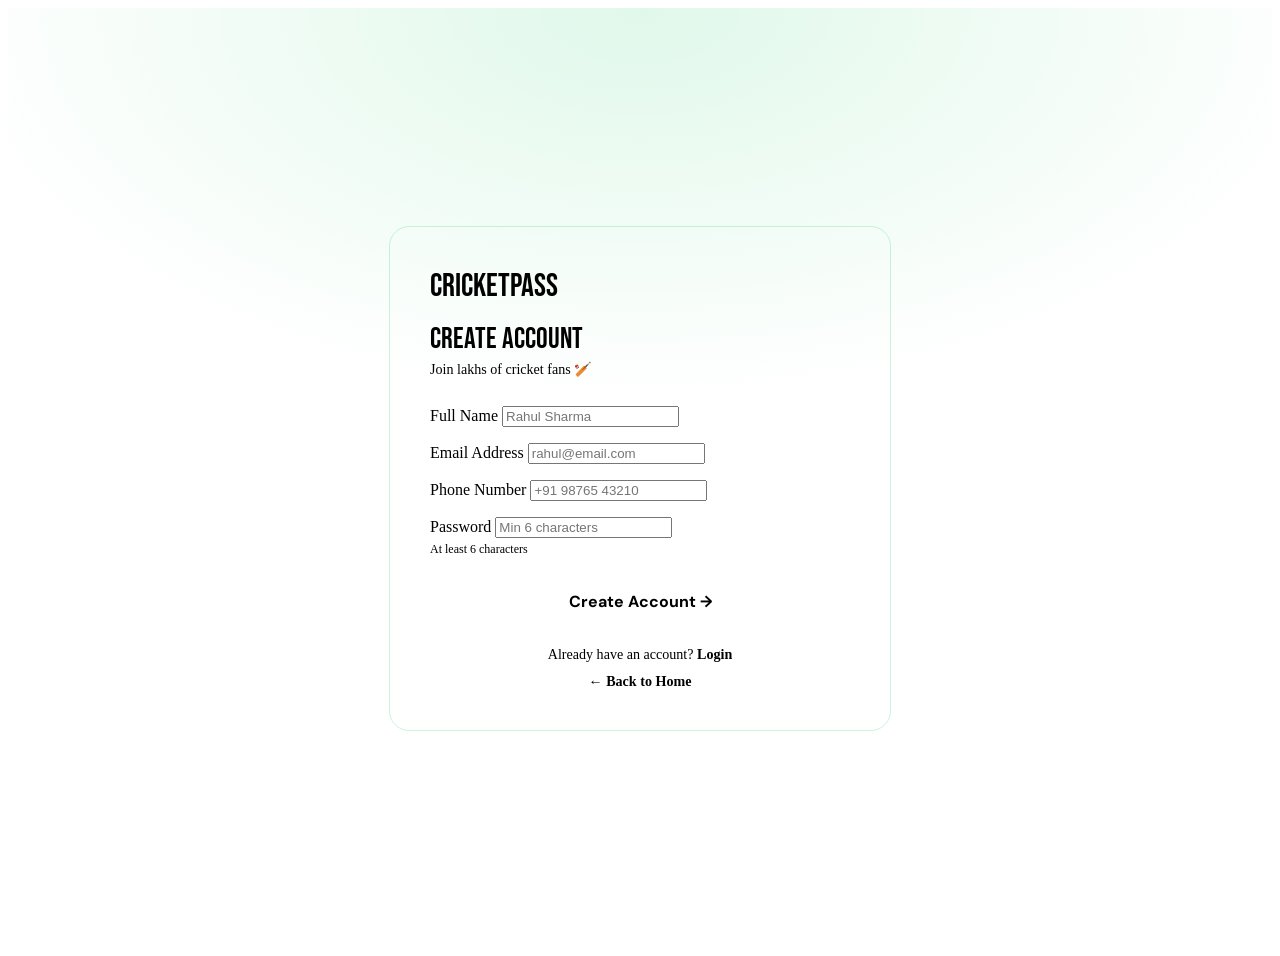
==== templates/register.html @ 91bca9a2 "CricketPass initial commit" ====
<!DOCTYPE html>
<html lang="en">
<head>
  <meta charset="UTF-8"/>
  <meta name="viewport" content="width=device-width, initial-scale=1.0"/>
  <title>Register – CricketPass</title>
  <link href="https://fonts.googleapis.com/css2?family=Bebas+Neue&family=DM+Sans:wght@400;500;700&display=swap" rel="stylesheet"/>
  <link rel="stylesheet" href="{{ url_for('static', filename='css/style.css') }}"/>
  <style>
    .auth-page { min-height: 100vh; display: flex; align-items: center; justify-content: center; padding: 20px; background: radial-gradient(ellipse 80% 60% at 50% 0%, rgba(0,200,83,0.12) 0%, transparent 70%); }
    .auth-box { background: var(--card); border: 1px solid rgba(0,200,83,0.2); border-radius: 20px; padding: 40px; width: 100%; max-width: 420px; }
    .auth-logo { font-family: 'Bebas Neue', cursive; font-size: 2rem; color: var(--green); margin-bottom: 6px; }
    .auth-logo span { color: var(--accent); }
    .auth-title { font-family: 'Bebas Neue', cursive; font-size: 1.8rem; margin: 16px 0 4px; }
    .auth-sub { color: var(--muted); font-size: 0.88rem; margin-bottom: 28px; }
    .form-group { margin-bottom: 16px; }
    .error-msg { background: rgba(255,61,87,0.1); border: 1px solid rgba(255,61,87,0.3); color: var(--red); padding: 10px 14px; border-radius: 10px; font-size: 0.85rem; margin-bottom: 16px; display: none; }
    .success-msg { background: rgba(0,200,83,0.1); border: 1px solid rgba(0,200,83,0.3); color: var(--green); padding: 10px 14px; border-radius: 10px; font-size: 0.85rem; margin-bottom: 16px; display: none; }
    .auth-btn { width: 100%; background: var(--green); color: #000; font-weight: 700; border: none; padding: 14px; border-radius: 10px; cursor: pointer; font-size: 1rem; font-family: 'DM Sans', sans-serif; transition: background 0.2s; margin-top: 4px; }
    .auth-btn:hover { background: var(--dark-green); color: #fff; }
    .auth-link { text-align: center; margin-top: 20px; color: var(--muted); font-size: 0.88rem; }
    .auth-link a { color: var(--green); text-decoration: none; font-weight: 600; }
    .password-hint { font-size: 0.75rem; color: var(--muted); margin-top: 4px; }
  </style>
</head>
<body>
<div class="auth-page">
  <div class="auth-box">
    <div class="auth-logo">Cricket<span>Pass</span></div>
    <div class="auth-title">Create Account</div>
    <div class="auth-sub">Join lakhs of cricket fans 🏏</div>

    <div class="error-msg"   id="errorMsg"></div>
    <div class="success-msg" id="successMsg"></div>

    <div class="form-group">
      <label>Full Name</label>
      <input type="text" id="regName" placeholder="Rahul Sharma"/>
    </div>
    <div class="form-group">
      <label>Email Address</label>
      <input type="email" id="regEmail" placeholder="rahul@email.com"/>
    </div>
    <div class="form-group">
      <label>Phone Number</label>
      <input type="tel" id="regPhone" placeholder="+91 98765 43210"/>
    </div>
    <div class="form-group">
      <label>Password</label>
      <input type="password" id="regPassword" placeholder="Min 6 characters"/>
      <div class="password-hint">At least 6 characters</div>
    </div>

    <button class="auth-btn" onclick="doRegister()" id="regBtn">Create Account →</button>

    <div class="auth-link">
      Already have an account? <a href="/login">Login</a>
    </div>
    <div class="auth-link" style="margin-top:10px;">
      <a href="/">← Back to Home</a>
    </div>
  </div>
</div>

<script>
async function doRegister() {
  const name     = document.getElementById('regName').value.trim();
  const email    = document.getElementById('regEmail').value.trim();
  const phone    = document.getElementById('regPhone').value.trim();
  const password = document.getElementById('regPassword').value;
  const btn      = document.getElementById('regBtn');

  if (!name || !email || !password) {
    showError('Please fill all required fields!'); return;
  }
  if (password.length < 6) {
    showError('Password at least 6 characters hava!'); return;
  }

  btn.textContent = 'Creating account...';
  btn.disabled = true;

  const res    = await fetch('/api/register', {
    method: 'POST',
    headers: { 'Content-Type': 'application/json' },
    body: JSON.stringify({ name, email, phone, password })
  });
  const result = await res.json();

  if (result.success) {
    document.getElementById('errorMsg').style.display = 'none';
    const el = document.getElementById('successMsg');
    el.textContent = '✅ Account created! Redirecting to login...';
    el.style.display = 'block';
    setTimeout(() => window.location.href = '/login', 1500);
  } else {
    showError(result.message || 'Registration failed!');
    btn.textContent = 'Create Account →';
    btn.disabled = false;
  }
}

function showError(msg) {
  const el = document.getElementById('errorMsg');
  el.textContent = '⚠️ ' + msg;
  el.style.display = 'block';
}
</script>
</body>
</html>
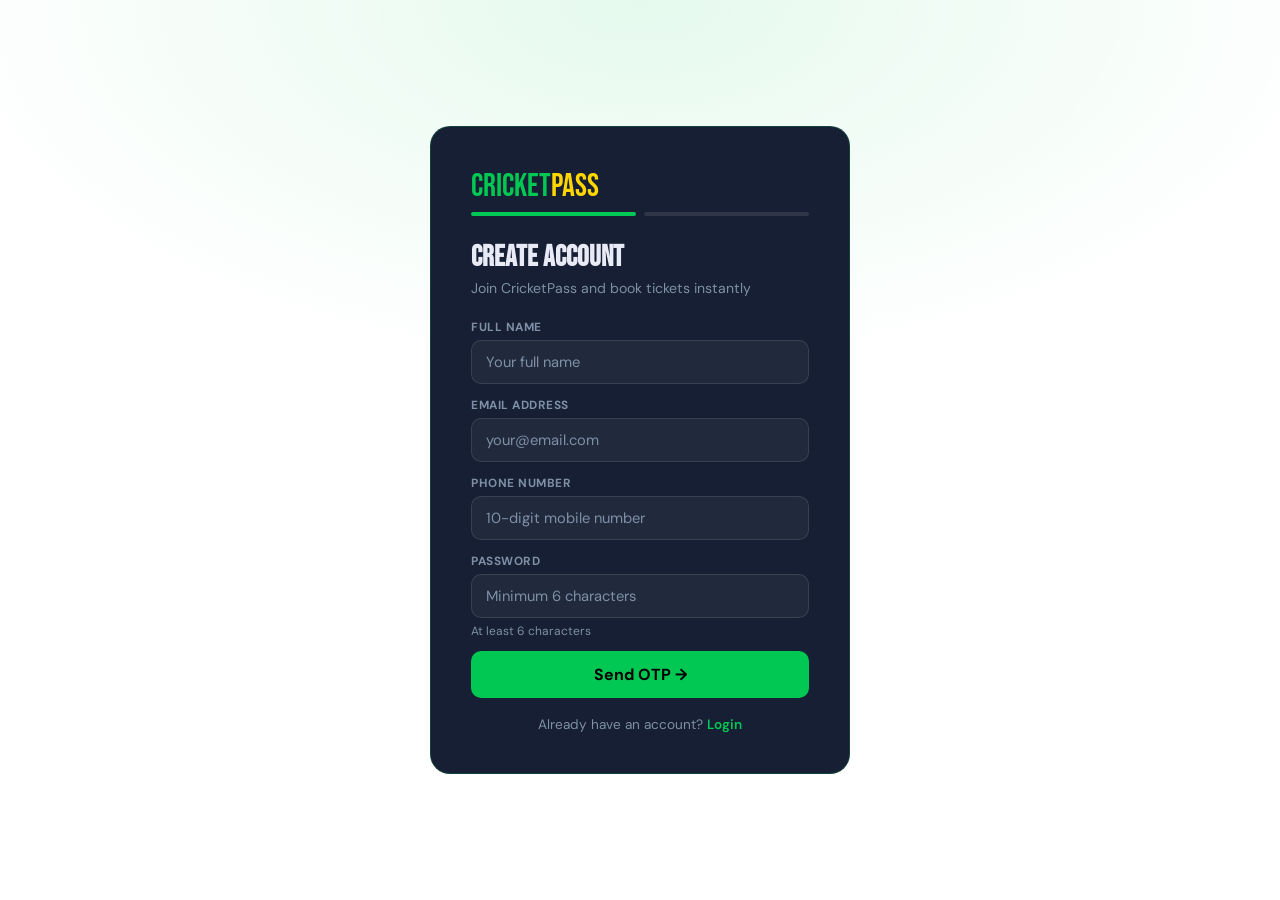
==== commit 95ca6af3: "Added user dashboard, booking status change, OTP verification" ====
--- a/templates/register.html
+++ b/templates/register.html
@@ -5,106 +5,270 @@
   <meta name="viewport" content="width=device-width, initial-scale=1.0"/>
   <title>Register – CricketPass</title>
   <link href="https://fonts.googleapis.com/css2?family=Bebas+Neue&family=DM+Sans:wght@400;500;700&display=swap" rel="stylesheet"/>
-  <link rel="stylesheet" href="{{ url_for('static', filename='css/style.css') }}"/>
   <style>
-    .auth-page { min-height: 100vh; display: flex; align-items: center; justify-content: center; padding: 20px; background: radial-gradient(ellipse 80% 60% at 50% 0%, rgba(0,200,83,0.12) 0%, transparent 70%); }
-    .auth-box { background: var(--card); border: 1px solid rgba(0,200,83,0.2); border-radius: 20px; padding: 40px; width: 100%; max-width: 420px; }
-    .auth-logo { font-family: 'Bebas Neue', cursive; font-size: 2rem; color: var(--green); margin-bottom: 6px; }
-    .auth-logo span { color: var(--accent); }
-    .auth-title { font-family: 'Bebas Neue', cursive; font-size: 1.8rem; margin: 16px 0 4px; }
-    .auth-sub { color: var(--muted); font-size: 0.88rem; margin-bottom: 28px; }
-    .form-group { margin-bottom: 16px; }
-    .error-msg { background: rgba(255,61,87,0.1); border: 1px solid rgba(255,61,87,0.3); color: var(--red); padding: 10px 14px; border-radius: 10px; font-size: 0.85rem; margin-bottom: 16px; display: none; }
-    .success-msg { background: rgba(0,200,83,0.1); border: 1px solid rgba(0,200,83,0.3); color: var(--green); padding: 10px 14px; border-radius: 10px; font-size: 0.85rem; margin-bottom: 16px; display: none; }
-    .auth-btn { width: 100%; background: var(--green); color: #000; font-weight: 700; border: none; padding: 14px; border-radius: 10px; cursor: pointer; font-size: 1rem; font-family: 'DM Sans', sans-serif; transition: background 0.2s; margin-top: 4px; }
-    .auth-btn:hover { background: var(--dark-green); color: #fff; }
-    .auth-link { text-align: center; margin-top: 20px; color: var(--muted); font-size: 0.88rem; }
-    .auth-link a { color: var(--green); text-decoration: none; font-weight: 600; }
-    .password-hint { font-size: 0.75rem; color: var(--muted); margin-top: 4px; }
+    :root { --green:#00C853; --navy:#0a0f1e; --card:#161f33; --accent:#FFD600; --text:#e8eaf6; --muted:#7e8fa6; --red:#FF3D57; }
+    * { box-sizing:border-box; margin:0; padding:0; }
+    body { background:var(--navy); color:var(--text); font-family:'DM Sans',sans-serif; min-height:100vh; display:flex; align-items:center; justify-content:center; padding:20px; background:radial-gradient(ellipse 80% 60% at 50% 0%, rgba(0,200,83,0.1) 0%, transparent 70%); }
+    .box { background:var(--card); border:1px solid rgba(0,200,83,0.2); border-radius:20px; padding:40px; width:100%; max-width:420px; }
+    .logo { font-family:'Bebas Neue',cursive; font-size:2rem; color:var(--green); margin-bottom:6px; }
+    .logo span { color:var(--accent); }
+    h2 { font-family:'Bebas Neue',cursive; font-size:1.8rem; margin-bottom:4px; }
+    p.sub { color:var(--muted); font-size:0.88rem; margin-bottom:22px; }
+    label { display:block; font-size:0.74rem; color:var(--muted); margin-bottom:5px; font-weight:700; letter-spacing:0.5px; text-transform:uppercase; }
+    input { width:100%; padding:11px 14px; background:rgba(255,255,255,0.05); border:1px solid rgba(255,255,255,0.1); border-radius:10px; color:var(--text); font-family:'DM Sans',sans-serif; font-size:0.92rem; outline:none; transition:border-color 0.2s; margin-bottom:13px; }
+    input:focus { border-color:var(--green); }
+    input::placeholder { color:var(--muted); }
+    .btn { width:100%; background:var(--green); color:#000; font-weight:700; border:none; padding:13px; border-radius:10px; cursor:pointer; font-size:1rem; font-family:'DM Sans',sans-serif; transition:background 0.2s; }
+    .btn:hover { background:#00a844; color:#fff; }
+    .btn:disabled { background:#1a3a2a; color:var(--muted); cursor:not-allowed; }
+    .msg { padding:10px 14px; border-radius:10px; font-size:0.85rem; margin-bottom:14px; display:none; }
+    .msg.error   { background:rgba(255,61,87,0.1);  border:1px solid rgba(255,61,87,0.3);  color:var(--red); }
+    .msg.success { background:rgba(0,200,83,0.1);   border:1px solid rgba(0,200,83,0.3);   color:var(--green); }
+    .bottom { text-align:center; margin-top:18px; color:var(--muted); font-size:0.85rem; }
+    .bottom a { color:var(--green); text-decoration:none; font-weight:600; }
+    .hint { font-size:0.75rem; color:var(--muted); margin-top:-8px; margin-bottom:12px; }
+
+    /* OTP STEP */
+    .otp-step { display:none; }
+    .otp-info { background:rgba(0,200,83,0.06); border:1px solid rgba(0,200,83,0.2); border-radius:10px; padding:14px; margin-bottom:18px; font-size:0.85rem; color:var(--muted); }
+    .otp-info strong { color:var(--green); display:block; margin-bottom:4px; }
+    .otp-input { text-align:center; font-size:1.8rem; font-family:'Bebas Neue',cursive; letter-spacing:12px; color:var(--green); }
+    .resend-row { display:flex; justify-content:space-between; align-items:center; margin-top:-6px; margin-bottom:14px; }
+    .resend-btn { background:transparent; border:none; color:var(--accent); cursor:pointer; font-size:0.82rem; font-family:'DM Sans',sans-serif; text-decoration:underline; }
+    .resend-btn:disabled { color:var(--muted); cursor:not-allowed; text-decoration:none; }
+    .timer { font-size:0.78rem; color:var(--muted); }
+
+    /* STEPS INDICATOR */
+    .steps { display:flex; gap:8px; margin-bottom:24px; }
+    .step-dot { flex:1; height:4px; border-radius:4px; background:rgba(255,255,255,0.1); }
+    .step-dot.active { background:var(--green); }
+    .step-dot.done   { background:rgba(0,200,83,0.4); }
   </style>
 </head>
 <body>
-<div class="auth-page">
-  <div class="auth-box">
-    <div class="auth-logo">Cricket<span>Pass</span></div>
-    <div class="auth-title">Create Account</div>
-    <div class="auth-sub">Join lakhs of cricket fans 🏏</div>
-
-    <div class="error-msg"   id="errorMsg"></div>
-    <div class="success-msg" id="successMsg"></div>
-
-    <div class="form-group">
-      <label>Full Name</label>
-      <input type="text" id="regName" placeholder="Rahul Sharma"/>
+<div class="box">
+  <div class="logo">Cricket<span>Pass</span></div>
+
+  <!-- Step Indicator -->
+  <div class="steps">
+    <div class="step-dot active" id="dot1"></div>
+    <div class="step-dot" id="dot2"></div>
+  </div>
+
+  <!-- STEP 1: Register Form -->
+  <div id="step1">
+    <h2>Create Account</h2>
+    <p class="sub">Join CricketPass and book tickets instantly</p>
+    <div class="msg error" id="errMsg1"></div>
+
+    <label>Full Name</label>
+    <input type="text" id="regName" placeholder="Your full name"/>
+
+    <label>Email Address</label>
+    <input type="email" id="regEmail" placeholder="your@email.com"/>
+
+    <label>Phone Number</label>
+    <input type="tel" id="regPhone" placeholder="10-digit mobile number"/>
+
+    <label>Password</label>
+    <input type="password" id="regPass" placeholder="Minimum 6 characters"/>
+    <p class="hint">At least 6 characters</p>
+
+    <button class="btn" id="regBtn" onclick="sendOTP()">Send OTP →</button>
+    <div class="bottom">Already have an account? <a href="/login">Login</a></div>
+  </div>
+
+  <!-- STEP 2: OTP Verification -->
+  <div id="step2" class="otp-step">
+    <h2>Verify Email</h2>
+    <p class="sub">Enter the OTP sent to your email</p>
+
+    <div class="otp-info">
+      <strong>OTP sent to:</strong>
+      <span id="otpEmailDisplay">—</span>
     </div>
-    <div class="form-group">
-      <label>Email Address</label>
-      <input type="email" id="regEmail" placeholder="rahul@email.com"/>
+
+    <div class="msg error"   id="errMsg2"></div>
+    <div class="msg success" id="sucMsg2"></div>
+
+    <label>Enter 6-digit OTP</label>
+    <input type="text" id="otpInput" class="otp-input" maxlength="6" placeholder="000000" oninput="this.value=this.value.replace(/[^0-9]/g,'')"/>
+
+    <div class="resend-row">
+      <button class="resend-btn" id="resendBtn" onclick="resendOTP()" disabled>Resend OTP</button>
+      <span class="timer" id="timerDisplay">Resend in 30s</span>
     </div>
-    <div class="form-group">
-      <label>Phone Number</label>
-      <input type="tel" id="regPhone" placeholder="+91 98765 43210"/>
-    </div>
-    <div class="form-group">
-      <label>Password</label>
-      <input type="password" id="regPassword" placeholder="Min 6 characters"/>
-      <div class="password-hint">At least 6 characters</div>
-    </div>
-
-    <button class="auth-btn" onclick="doRegister()" id="regBtn">Create Account →</button>
-
-    <div class="auth-link">
-      Already have an account? <a href="/login">Login</a>
-    </div>
-    <div class="auth-link" style="margin-top:10px;">
-      <a href="/">← Back to Home</a>
+
+    <button class="btn" id="verifyBtn" onclick="verifyOTP()">Verify & Create Account ✓</button>
+    <div class="bottom" style="margin-top:14px;">
+      <a href="#" onclick="goBack()">← Change Email</a>
     </div>
   </div>
 </div>
 
 <script>
-async function doRegister() {
-  const name     = document.getElementById('regName').value.trim();
-  const email    = document.getElementById('regEmail').value.trim();
-  const phone    = document.getElementById('regPhone').value.trim();
-  const password = document.getElementById('regPassword').value;
-  const btn      = document.getElementById('regBtn');
-
-  if (!name || !email || !password) {
-    showError('Please fill all required fields!'); return;
-  }
-  if (password.length < 6) {
-    showError('Password at least 6 characters hava!'); return;
-  }
-
-  btn.textContent = 'Creating account...';
+var userEmail = '';
+var timerInterval = null;
+
+// ===== SEND OTP =====
+function sendOTP() {
+  var name  = document.getElementById('regName').value.trim();
+  var email = document.getElementById('regEmail').value.trim();
+  var phone = document.getElementById('regPhone').value.trim();
+  var pass  = document.getElementById('regPass').value;
+
+  if (!name)              { showErr1('Please enter your name!'); return; }
+  if (!email || !email.includes('@')) { showErr1('Please enter a valid email!'); return; }
+  if (!phone || phone.length < 10)    { showErr1('Please enter a valid 10-digit phone!'); return; }
+  if (pass.length < 6)   { showErr1('Password must be at least 6 characters!'); return; }
+
+  var btn = document.getElementById('regBtn');
+  btn.textContent = 'Sending OTP...';
   btn.disabled = true;
 
-  const res    = await fetch('/api/register', {
+  fetch('/api/register', {
     method: 'POST',
     headers: { 'Content-Type': 'application/json' },
-    body: JSON.stringify({ name, email, phone, password })
+    body: JSON.stringify({ name: name, email: email, phone: phone, password: pass })
+  })
+  .then(function(r) { return r.json(); })
+  .then(function(result) {
+    if (result.otp_sent) {
+      userEmail = email;
+      showStep2();
+      // Demo OTP display
+      if (result.otp_demo) {
+        document.getElementById('sucMsg2').textContent = 'Demo OTP (email not configured): ' + result.otp_demo;
+        document.getElementById('sucMsg2').style.display = 'block';
+      }
+    } else {
+      showErr1(result.message || 'Registration failed!');
+      btn.textContent = 'Send OTP →';
+      btn.disabled = false;
+    }
+  })
+  .catch(function() {
+    showErr1('Server error! Please try again.');
+    btn.textContent = 'Send OTP →';
+    btn.disabled = false;
   });
-  const result = await res.json();
-
-  if (result.success) {
-    document.getElementById('errorMsg').style.display = 'none';
-    const el = document.getElementById('successMsg');
-    el.textContent = '✅ Account created! Redirecting to login...';
-    el.style.display = 'block';
-    setTimeout(() => window.location.href = '/login', 1500);
-  } else {
-    showError(result.message || 'Registration failed!');
-    btn.textContent = 'Create Account →';
+}
+
+// ===== VERIFY OTP =====
+function verifyOTP() {
+  var otp = document.getElementById('otpInput').value.trim();
+  if (otp.length !== 6) { showErr2('Please enter the 6-digit OTP!'); return; }
+
+  var btn = document.getElementById('verifyBtn');
+  btn.textContent = 'Verifying...';
+  btn.disabled = true;
+
+  fetch('/api/verify-otp', {
+    method: 'POST',
+    headers: { 'Content-Type': 'application/json' },
+    body: JSON.stringify({ email: userEmail, otp: otp })
+  })
+  .then(function(r) { return r.json(); })
+  .then(function(result) {
+    if (result.success) {
+      document.getElementById('errMsg2').style.display = 'none';
+      document.getElementById('sucMsg2').textContent = '✅ Account verified! Redirecting to login...';
+      document.getElementById('sucMsg2').style.display = 'block';
+      clearInterval(timerInterval);
+      setTimeout(function() { window.location.href = '/login'; }, 1500);
+    } else {
+      showErr2(result.message || 'Invalid OTP!');
+      btn.textContent = 'Verify & Create Account ✓';
+      btn.disabled = false;
+    }
+  })
+  .catch(function() {
+    showErr2('Server error! Please try again.');
+    btn.textContent = 'Verify & Create Account ✓';
     btn.disabled = false;
+  });
+}
+
+// ===== RESEND OTP =====
+function resendOTP() {
+  var btn = document.getElementById('resendBtn');
+  btn.disabled = true;
+
+  fetch('/api/resend-otp', {
+    method: 'POST',
+    headers: { 'Content-Type': 'application/json' },
+    body: JSON.stringify({ email: userEmail })
+  })
+  .then(function(r) { return r.json(); })
+  .then(function(result) {
+    if (result.success) {
+      document.getElementById('sucMsg2').textContent = result.otp_demo
+        ? 'Demo OTP: ' + result.otp_demo
+        : 'New OTP sent to your email!';
+      document.getElementById('sucMsg2').style.display = 'block';
+      startTimer(30);
+    }
+  });
+}
+
+// ===== SHOW STEP 2 =====
+function showStep2() {
+  document.getElementById('step1').style.display = 'none';
+  document.getElementById('step2').style.display = 'block';
+  document.getElementById('otpEmailDisplay').textContent = userEmail;
+  document.getElementById('dot1').className = 'step-dot done';
+  document.getElementById('dot2').className = 'step-dot active';
+  startTimer(30);
+}
+
+function goBack() {
+  document.getElementById('step2').style.display = 'none';
+  document.getElementById('step1').style.display = 'block';
+  document.getElementById('regBtn').textContent = 'Send OTP →';
+  document.getElementById('regBtn').disabled = false;
+  document.getElementById('dot1').className = 'step-dot active';
+  document.getElementById('dot2').className = 'step-dot';
+  clearInterval(timerInterval);
+}
+
+// ===== TIMER =====
+function startTimer(seconds) {
+  clearInterval(timerInterval);
+  var remaining = seconds;
+  document.getElementById('resendBtn').disabled = true;
+  document.getElementById('timerDisplay').textContent = 'Resend in ' + remaining + 's';
+
+  timerInterval = setInterval(function() {
+    remaining--;
+    if (remaining <= 0) {
+      clearInterval(timerInterval);
+      document.getElementById('resendBtn').disabled = false;
+      document.getElementById('timerDisplay').textContent = '';
+    } else {
+      document.getElementById('timerDisplay').textContent = 'Resend in ' + remaining + 's';
+    }
+  }, 1000);
+}
+
+// ===== HELPERS =====
+function showErr1(msg) {
+  var el = document.getElementById('errMsg1');
+  el.textContent = msg;
+  el.style.display = 'block';
+}
+function showErr2(msg) {
+  var el = document.getElementById('errMsg2');
+  el.textContent = msg;
+  el.style.display = 'block';
+}
+
+// Enter key support
+document.addEventListener('keydown', function(e) {
+  if (e.key === 'Enter') {
+    if (document.getElementById('step1').style.display !== 'none') sendOTP();
+    else verifyOTP();
   }
-}
-
-function showError(msg) {
-  const el = document.getElementById('errorMsg');
-  el.textContent = '⚠️ ' + msg;
-  el.style.display = 'block';
-}
+});
 </script>
 </body>
 </html>
